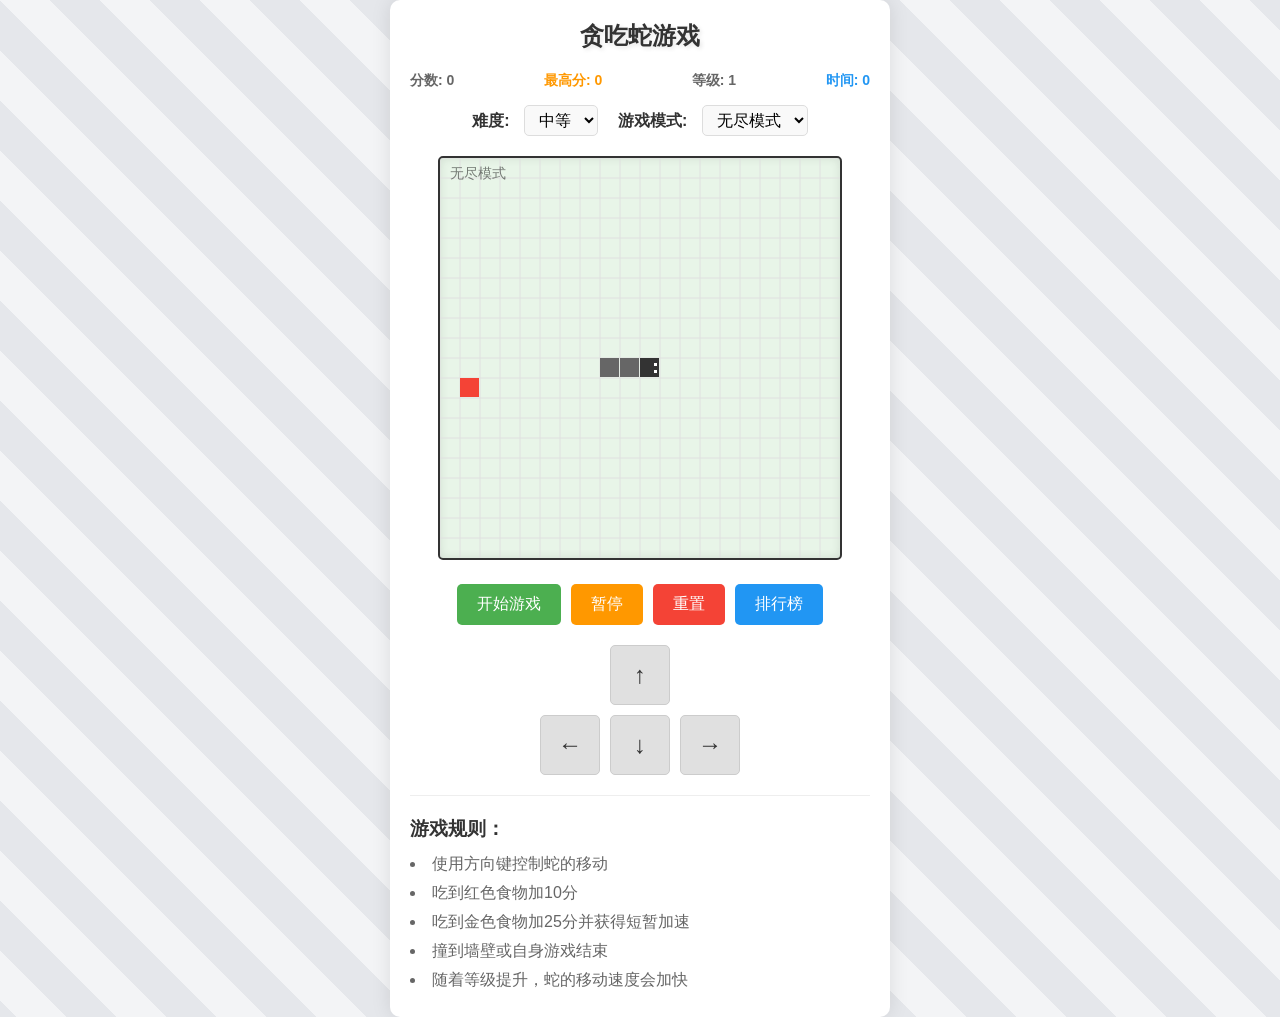
==== 2/index.html @ b6832bc9 "Add files via upload" ====
<!DOCTYPE html>
<html lang="zh-CN">
<head>
    <meta charset="UTF-8">
    <meta name="viewport" content="width=device-width, initial-scale=1.0, maximum-scale=1.0, user-scalable=no">
    <meta name="theme-color" content="#4CAF50">
    <meta name="description" content="一款经典的贪吃蛇游戏">
    <link rel="manifest" href="manifest.json">
    <link rel="icon" href="snake-icon.png" type="image/png">
    <link rel="apple-touch-icon" href="snake-icon.png">
    <title>贪吃蛇游戏</title>
    <link rel="stylesheet" href="style.css">
</head>
<body>
    <div class="game-container">
        <h1>贪吃蛇游戏</h1>
        <div class="game-info">
            <div class="score">分数: <span id="score">0</span></div>
            <div class="high-score">最高分: <span id="highScore">0</span></div>
            <div class="level">等级: <span id="level">1</span></div>
            <div class="time">时间: <span id="time">0</span></div>
        </div>
        <div class="game-settings">
            <div class="difficulty-selector">
                <label>难度: </label>
                <select id="difficultySelect">
                    <option value="easy">简单</option>
                    <option value="medium" selected>中等</option>
                    <option value="hard">困难</option>
                </select>
            </div>
            <div class="mode-selector">
                <label>游戏模式: </label>
                <select id="modeSelect">
                    <option value="endless" selected>无尽模式</option>
                    <option value="time">时间模式</option>
                    <option value="challenge">挑战模式</option>
                </select>
            </div>
        </div>
        <canvas id="gameCanvas" width="400" height="400"></canvas>
        <div class="game-controls">
            <button id="startBtn">开始游戏</button>
            <button id="pauseBtn" disabled>暂停</button>
            <button id="resetBtn">重置</button>
            <button id="leaderboardBtn">排行榜</button>
        </div>
        <div class="touch-controls" id="touchControls">
            <div class="touch-row">
                <button class="touch-btn" id="touchUp">↑</button>
            </div>
            <div class="touch-row">
                <button class="touch-btn" id="touchLeft">←</button>
                <button class="touch-btn" id="touchDown">↓</button>
                <button class="touch-btn" id="touchRight">→</button>
            </div>
        </div>
        <div class="game-rules">
            <h3>游戏规则：</h3>
            <ul>
                <li>使用方向键控制蛇的移动</li>
                <li>吃到红色食物加10分</li>
                <li>吃到金色食物加25分并获得短暂加速</li>
                <li>撞到墙壁或自身游戏结束</li>
                <li>随着等级提升，蛇的移动速度会加快</li>
            </ul>
        </div>
    </div>
    
    <!-- 排行榜模态框 -->
    <div id="leaderboardModal" class="modal">
        <div class="modal-content">
            <span class="close">&times;</span>
            <h2>排行榜</h2>
            <div id="leaderboardContent">
                <!-- 排行榜内容将通过JavaScript动态生成 -->
            </div>
        </div>
    </div>
    
    <script src="script.js"></script>
    <script>
        // 注册Service Worker
        if ('serviceWorker' in navigator) {
            window.addEventListener('load', function() {
                navigator.serviceWorker.register('service-worker.js')
                    .then(function(registration) {
                        console.log('Service Worker 注册成功:', registration.scope);
                    })
                    .catch(function(error) {
                        console.log('Service Worker 注册失败:', error);
                    });
            });
        }
    </script>
</body>
</html>
---- 2/style.css ----
* {
    margin: 0;
    padding: 0;
    box-sizing: border-box;
}

body {
    font-family: Arial, sans-serif;
    background-color: #f0f0f0;
    display: flex;
    justify-content: center;
    align-items: center;
    min-height: 100vh;
    background-image: linear-gradient(45deg, #f3f4f6 25%, #e5e7eb 25%, #e5e7eb 50%, #f3f4f6 50%, #f3f4f6 75%, #e5e7eb 75%, #e5e7eb 100%);
    background-size: 100px 100px;
    animation: backgroundMove 20s linear infinite;
}

@keyframes backgroundMove {
    0% {
        background-position: 0 0;
    }
    100% {
        background-position: 100px 100px;
    }
}

.game-container {
    background-color: #fff;
    border-radius: 10px;
    box-shadow: 0 0 20px rgba(0, 0, 0, 0.1);
    padding: 20px;
    text-align: center;
    max-width: 500px;
    width: 100%;
}

h1 {
    color: #333;
    margin-bottom: 20px;
    font-size: 24px;
    text-shadow: 2px 2px 4px rgba(0, 0, 0, 0.1);
}

.game-info {
    display: flex;
    justify-content: space-between;
    margin-bottom: 15px;
    font-size: 14px;
    font-weight: bold;
    flex-wrap: wrap;
    gap: 10px;
}

.score, .level, .high-score, .time {
    color: #666;
}

.high-score {
    color: #ff9800;
}

.time {
    color: #2196F3;
}

.game-settings {
    display: flex;
    justify-content: center;
    gap: 20px;
    margin-bottom: 20px;
    flex-wrap: wrap;
}

.difficulty-selector, .mode-selector {
    font-size: 16px;
}

.difficulty-selector label, .mode-selector label {
    margin-right: 10px;
    font-weight: bold;
    color: #333;
}

.difficulty-selector select, .mode-selector select {
    padding: 5px 10px;
    font-size: 16px;
    border: 1px solid #ddd;
    border-radius: 5px;
    background-color: #f9f9f9;
}

#gameCanvas {
    border: 2px solid #333;
    border-radius: 5px;
    background-color: #e8f5e8;
    margin-bottom: 20px;
    box-shadow: inset 0 0 10px rgba(0, 0, 0, 0.1);
}

.game-controls {
    display: flex;
    justify-content: center;
    gap: 10px;
    margin-bottom: 20px;
    flex-wrap: wrap;
}

button {
    padding: 10px 20px;
    font-size: 16px;
    border: none;
    border-radius: 5px;
    cursor: pointer;
    transition: background-color 0.3s, transform 0.1s;
}

button:active {
    transform: scale(0.95);
}

#startBtn {
    background-color: #4CAF50;
    color: white;
}

#startBtn:hover {
    background-color: #45a049;
}

#pauseBtn {
    background-color: #ff9800;
    color: white;
}

#pauseBtn:hover {
    background-color: #f57c00;
}

#resetBtn {
    background-color: #f44336;
    color: white;
}

#resetBtn:hover {
    background-color: #da190b;
}

#leaderboardBtn {
    background-color: #2196F3;
    color: white;
}

#leaderboardBtn:hover {
    background-color: #1976D2;
}

button:disabled {
    background-color: #cccccc;
    cursor: not-allowed;
}

.touch-controls {
    display: flex;
    flex-direction: column;
    align-items: center;
    margin-bottom: 20px;
    gap: 10px;
}

.touch-row {
    display: flex;
    gap: 10px;
}

.touch-btn {
    width: 60px;
    height: 60px;
    font-size: 24px;
    background-color: #e0e0e0;
    color: #333;
    border: 1px solid #ccc;
    border-radius: 5px;
    display: flex;
    align-items: center;
    justify-content: center;
}

.touch-btn:hover {
    background-color: #bdbdbd;
}

.game-rules {
    text-align: left;
    margin-top: 20px;
    padding-top: 20px;
    border-top: 1px solid #eee;
}

h3 {
    color: #333;
    margin-bottom: 10px;
}

ul {
    list-style-position: inside;
    color: #666;
    line-height: 1.5;
}

li {
    margin-bottom: 5px;
}

/* 模态框样式 */
.modal {
    display: none;
    position: fixed;
    z-index: 1000;
    left: 0;
    top: 0;
    width: 100%;
    height: 100%;
    overflow: auto;
    background-color: rgba(0, 0, 0, 0.4);
}

.modal-content {
    background-color: #fefefe;
    margin: 15% auto;
    padding: 20px;
    border: 1px solid #888;
    border-radius: 10px;
    width: 80%;
    max-width: 400px;
    box-shadow: 0 4px 8px rgba(0, 0, 0, 0.2);
}

.close {
    color: #aaa;
    float: right;
    font-size: 28px;
    font-weight: bold;
    cursor: pointer;
}

.close:hover,
.close:focus {
    color: black;
    text-decoration: none;
    cursor: pointer;
}

#leaderboardContent {
    margin-top: 20px;
    max-height: 300px;
    overflow-y: auto;
}

.leaderboard-item {
    display: flex;
    justify-content: space-between;
    padding: 10px;
    border-bottom: 1px solid #eee;
}

.leaderboard-item:nth-child(odd) {
    background-color: #f9f9f9;
}

.leaderboard-rank {
    font-weight: bold;
    margin-right: 10px;
}

.leaderboard-score {
    font-weight: bold;
    color: #ff9800;
}
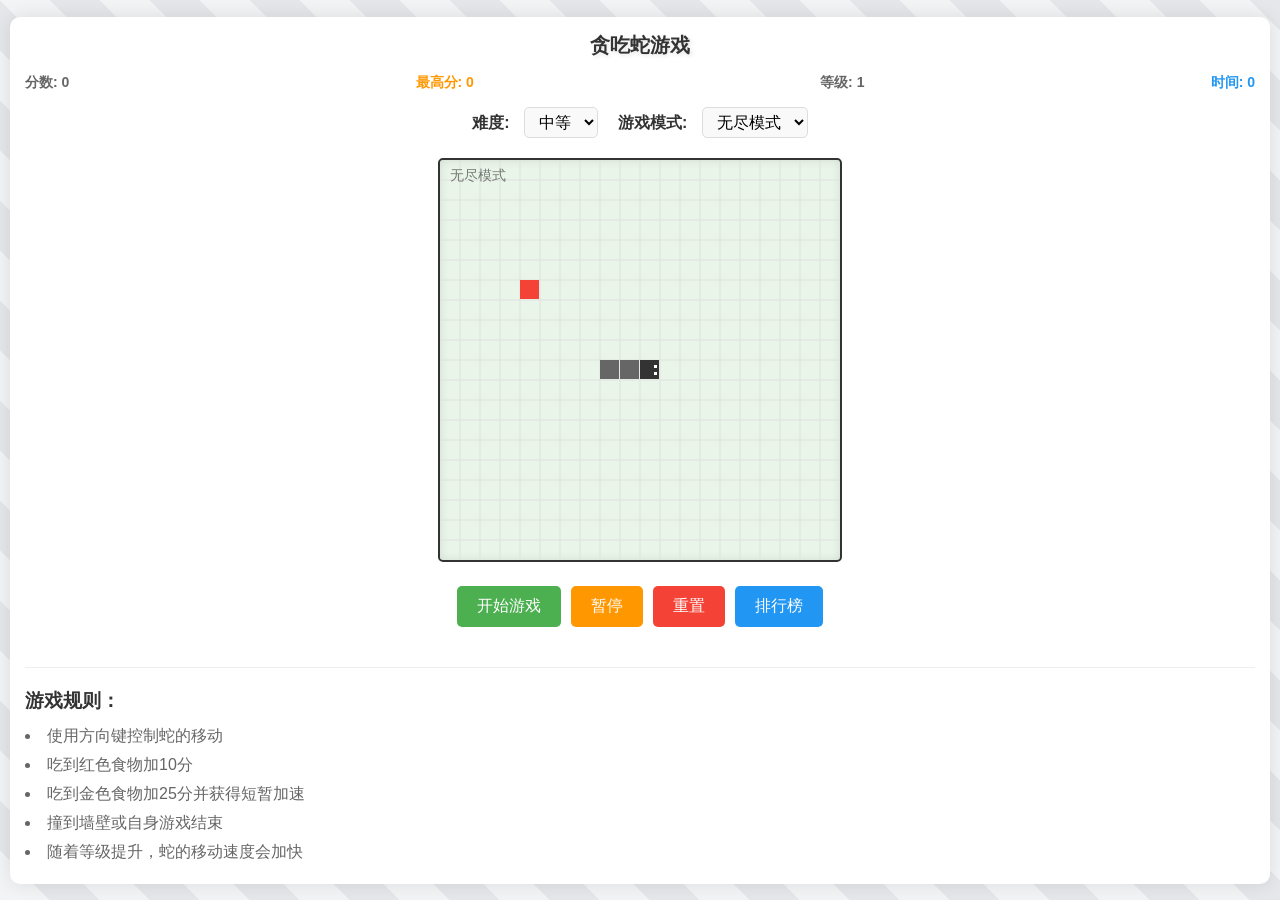
==== commit b31ee4aa: "方向键优化" ====
--- a/2/index.html
+++ b/2/index.html
@@ -46,13 +46,9 @@
             <button id="leaderboardBtn">排行榜</button>
         </div>
         <div class="touch-controls" id="touchControls">
-            <div class="touch-row">
-                <button class="touch-btn" id="touchUp">↑</button>
-            </div>
-            <div class="touch-row">
-                <button class="touch-btn" id="touchLeft">←</button>
-                <button class="touch-btn" id="touchDown">↓</button>
-                <button class="touch-btn" id="touchRight">→</button>
+            <div class="joystick-container">
+                <div class="joystick-base" id="joystickBase"></div>
+                <div class="joystick-stick" id="joystickStick"></div>
             </div>
         </div>
         <div class="game-rules">
--- a/2/style.css
+++ b/2/style.css
@@ -29,16 +29,17 @@
     background-color: #fff;
     border-radius: 10px;
     box-shadow: 0 0 20px rgba(0, 0, 0, 0.1);
-    padding: 20px;
+    padding: 15px;
     text-align: center;
-    max-width: 500px;
+    max-width: 100%;
     width: 100%;
+    margin: 10px;
 }
 
 h1 {
     color: #333;
-    margin-bottom: 20px;
-    font-size: 24px;
+    margin-bottom: 15px;
+    font-size: 20px;
     text-shadow: 2px 2px 4px rgba(0, 0, 0, 0.1);
 }
 
@@ -96,6 +97,8 @@
     background-color: #e8f5e8;
     margin-bottom: 20px;
     box-shadow: inset 0 0 10px rgba(0, 0, 0, 0.1);
+    max-width: 100%;
+    height: auto;
 }
 
 .game-controls {
@@ -165,25 +168,26 @@
     flex-direction: column;
     align-items: center;
     margin-bottom: 20px;
-    gap: 10px;
+    gap: 5px;
 }
 
 .touch-row {
     display: flex;
-    gap: 10px;
+    gap: 5px;
 }
 
 .touch-btn {
-    width: 60px;
-    height: 60px;
-    font-size: 24px;
+    width: 80px;
+    height: 80px;
+    font-size: 32px;
     background-color: #e0e0e0;
     color: #333;
-    border: 1px solid #ccc;
-    border-radius: 5px;
+    border: 2px solid #ccc;
+    border-radius: 10px;
     display: flex;
     align-items: center;
     justify-content: center;
+    margin: 5px;
 }
 
 .touch-btn:hover {
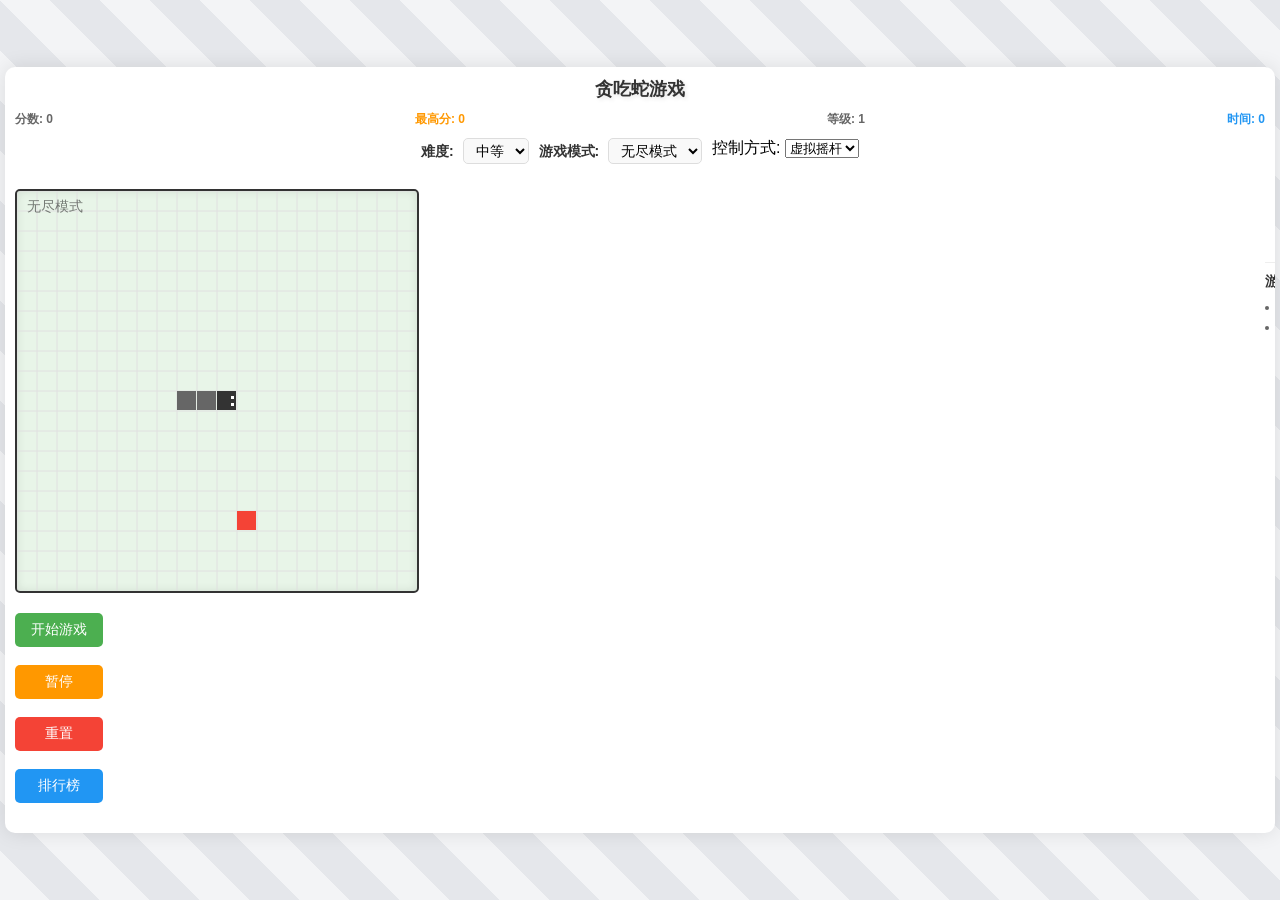
==== commit 08574885: "方向键选择与自适应屏幕翻转" ====
--- a/2/index.html
+++ b/2/index.html
@@ -13,29 +13,38 @@
 </head>
 <body>
     <div class="game-container">
-        <h1>贪吃蛇游戏</h1>
-        <div class="game-info">
-            <div class="score">分数: <span id="score">0</span></div>
-            <div class="high-score">最高分: <span id="highScore">0</span></div>
-            <div class="level">等级: <span id="level">1</span></div>
-            <div class="time">时间: <span id="time">0</span></div>
-        </div>
-        <div class="game-settings">
-            <div class="difficulty-selector">
-                <label>难度: </label>
-                <select id="difficultySelect">
-                    <option value="easy">简单</option>
-                    <option value="medium" selected>中等</option>
-                    <option value="hard">困难</option>
-                </select>
+        <div class="game-header">
+            <h1>贪吃蛇游戏</h1>
+            <div class="game-info">
+                <div class="score">分数: <span id="score">0</span></div>
+                <div class="high-score">最高分: <span id="highScore">0</span></div>
+                <div class="level">等级: <span id="level">1</span></div>
+                <div class="time">时间: <span id="time">0</span></div>
             </div>
-            <div class="mode-selector">
-                <label>游戏模式: </label>
-                <select id="modeSelect">
-                    <option value="endless" selected>无尽模式</option>
-                    <option value="time">时间模式</option>
-                    <option value="challenge">挑战模式</option>
-                </select>
+            <div class="game-settings">
+                <div class="difficulty-selector">
+                    <label>难度: </label>
+                    <select id="difficultySelect">
+                        <option value="easy">简单</option>
+                        <option value="medium" selected>中等</option>
+                        <option value="hard">困难</option>
+                    </select>
+                </div>
+                <div class="mode-selector">
+                    <label>游戏模式: </label>
+                    <select id="modeSelect">
+                        <option value="endless" selected>无尽模式</option>
+                        <option value="time">时间模式</option>
+                        <option value="challenge">挑战模式</option>
+                    </select>
+                </div>
+                <div class="control-selector">
+                    <label>控制方式: </label>
+                    <select id="controlSelect">
+                        <option value="joystick" selected>虚拟摇杆</option>
+                        <option value="buttons">方向按钮</option>
+                    </select>
+                </div>
             </div>
         </div>
         <canvas id="gameCanvas" width="400" height="400"></canvas>
@@ -46,9 +55,19 @@
             <button id="leaderboardBtn">排行榜</button>
         </div>
         <div class="touch-controls" id="touchControls">
-            <div class="joystick-container">
+            <div class="joystick-container" id="joystickContainer">
                 <div class="joystick-base" id="joystickBase"></div>
                 <div class="joystick-stick" id="joystickStick"></div>
+            </div>
+            <div class="buttons-container" id="buttonsContainer" style="display: none;">
+                <div class="touch-row">
+                    <button class="touch-btn" id="touchUp">↑</button>
+                </div>
+                <div class="touch-row">
+                    <button class="touch-btn" id="touchLeft">←</button>
+                    <button class="touch-btn" id="touchDown">↓</button>
+                    <button class="touch-btn" id="touchRight">→</button>
+                </div>
             </div>
         </div>
         <div class="game-rules">
--- a/2/style.css
+++ b/2/style.css
@@ -25,32 +25,85 @@
     }
 }
 
+/* 横屏模式 */
+@media screen and (orientation: landscape) {
+    .game-container {
+        flex-direction: row;
+        flex-wrap: wrap;
+        align-items: flex-start;
+        max-height: 100vh;
+    }
+    
+    .game-header {
+        width: 100%;
+        margin-bottom: 10px;
+    }
+    
+    #gameCanvas {
+        flex: 1;
+        margin-right: 10px;
+        margin-bottom: 10px;
+    }
+    
+    .game-controls {
+        flex: 1;
+        flex-direction: column;
+        align-items: stretch;
+        margin-bottom: 10px;
+    }
+    
+    .game-controls button {
+        margin: 5px 0;
+    }
+    
+    .touch-controls {
+        flex: 1;
+        margin-bottom: 10px;
+    }
+    
+    .game-rules {
+        width: 100%;
+        max-height: 100px;
+    }
+}
+
+/* 竖屏模式 */
+@media screen and (orientation: portrait) {
+    .game-container {
+        flex-direction: column;
+    }
+}
+
 .game-container {
     background-color: #fff;
     border-radius: 10px;
     box-shadow: 0 0 20px rgba(0, 0, 0, 0.1);
-    padding: 15px;
+    padding: 10px;
     text-align: center;
     max-width: 100%;
     width: 100%;
-    margin: 10px;
+    margin: 5px;
+    max-height: 98vh;
+    overflow: hidden;
+    display: flex;
+    flex-direction: column;
 }
 
 h1 {
     color: #333;
-    margin-bottom: 15px;
-    font-size: 20px;
+    margin-bottom: 10px;
+    font-size: 18px;
     text-shadow: 2px 2px 4px rgba(0, 0, 0, 0.1);
 }
 
 .game-info {
     display: flex;
     justify-content: space-between;
-    margin-bottom: 15px;
-    font-size: 14px;
+    margin-bottom: 10px;
+    font-size: 12px;
     font-weight: bold;
     flex-wrap: wrap;
-    gap: 10px;
+    gap: 5px;
 }
 
 .score, .level, .high-score, .time {
@@ -68,24 +121,24 @@
 .game-settings {
     display: flex;
     justify-content: center;
-    gap: 20px;
-    margin-bottom: 20px;
+    gap: 10px;
+    margin-bottom: 15px;
     flex-wrap: wrap;
 }
 
 .difficulty-selector, .mode-selector {
-    font-size: 16px;
+    font-size: 14px;
 }
 
 .difficulty-selector label, .mode-selector label {
-    margin-right: 10px;
+    margin-right: 5px;
     font-weight: bold;
     color: #333;
 }
 
 .difficulty-selector select, .mode-selector select {
-    padding: 5px 10px;
-    font-size: 16px;
+    padding: 3px 8px;
+    font-size: 14px;
     border: 1px solid #ddd;
     border-radius: 5px;
     background-color: #f9f9f9;
@@ -95,23 +148,24 @@
     border: 2px solid #333;
     border-radius: 5px;
     background-color: #e8f5e8;
-    margin-bottom: 20px;
+    margin-bottom: 15px;
     box-shadow: inset 0 0 10px rgba(0, 0, 0, 0.1);
     max-width: 100%;
     height: auto;
+    flex-shrink: 0;
 }
 
 .game-controls {
     display: flex;
     justify-content: center;
-    gap: 10px;
-    margin-bottom: 20px;
+    gap: 8px;
+    margin-bottom: 15px;
     flex-wrap: wrap;
 }
 
 button {
-    padding: 10px 20px;
-    font-size: 16px;
+    padding: 8px 16px;
+    font-size: 14px;
     border: none;
     border-radius: 5px;
     cursor: pointer;
@@ -165,9 +219,26 @@
 
 .touch-controls {
     display: flex;
+    justify-content: center;
+    align-items: center;
+    margin-bottom: 15px;
+    height: 150px;
+    width: 100%;
+    flex-shrink: 0;
+}
+
+.joystick-container {
+    position: relative;
+    width: 160px;
+    height: 160px;
+    max-width: 80vw;
+    max-height: 80vw;
+}
+
+.buttons-container {
+    display: flex;
     flex-direction: column;
     align-items: center;
-    margin-bottom: 20px;
     gap: 5px;
 }
 
@@ -177,9 +248,9 @@
 }
 
 .touch-btn {
-    width: 80px;
-    height: 80px;
-    font-size: 32px;
+    width: 60px;
+    height: 60px;
+    font-size: 24px;
     background-color: #e0e0e0;
     color: #333;
     border: 2px solid #ccc;
@@ -188,32 +259,76 @@
     align-items: center;
     justify-content: center;
     margin: 5px;
+    transition: all 0.1s ease;
+    box-shadow: 0 2px 4px rgba(0, 0, 0, 0.1);
 }
 
 .touch-btn:hover {
     background-color: #bdbdbd;
+    transform: scale(1.05);
+}
+
+.touch-btn:active {
+    background-color: #9e9e9e;
+    transform: scale(0.95);
+    box-shadow: 0 1px 2px rgba(0, 0, 0, 0.1);
+}
+
+.touch-btn:focus {
+    outline: none;
+    border-color: #4CAF50;
+    box-shadow: 0 0 0 3px rgba(76, 175, 80, 0.2);
+}
+
+.joystick-base {
+    position: absolute;
+    width: 100%;
+    height: 100%;
+    background-color: rgba(0, 0, 0, 0.4);
+    border-radius: 50%;
+    box-shadow: inset 0 0 15px rgba(0, 0, 0, 0.5);
+    border: 3px solid rgba(255, 255, 255, 0.7);
+}
+
+.joystick-stick {
+    position: absolute;
+    width: 45%;
+    height: 45%;
+    background-color: rgba(76, 175, 80, 0.95);
+    border-radius: 50%;
+    top: 27.5%;
+    left: 27.5%;
+    box-shadow: 0 3px 8px rgba(0, 0, 0, 0.5);
+    transition: all 0.05s ease;
+    touch-action: none;
+    border: 3px solid rgba(255, 255, 255, 0.9);
 }
 
 .game-rules {
     text-align: left;
-    margin-top: 20px;
-    padding-top: 20px;
+    margin-top: 10px;
+    padding-top: 10px;
     border-top: 1px solid #eee;
+    font-size: 12px;
+    flex-shrink: 1;
+    overflow-y: auto;
+    max-height: 80px;
 }
 
 h3 {
     color: #333;
-    margin-bottom: 10px;
+    margin-bottom: 8px;
+    font-size: 14px;
 }
 
 ul {
     list-style-position: inside;
     color: #666;
-    line-height: 1.5;
+    line-height: 1.4;
 }
 
 li {
-    margin-bottom: 5px;
+    margin-bottom: 3px;
 }
 
 /* 模态框样式 */
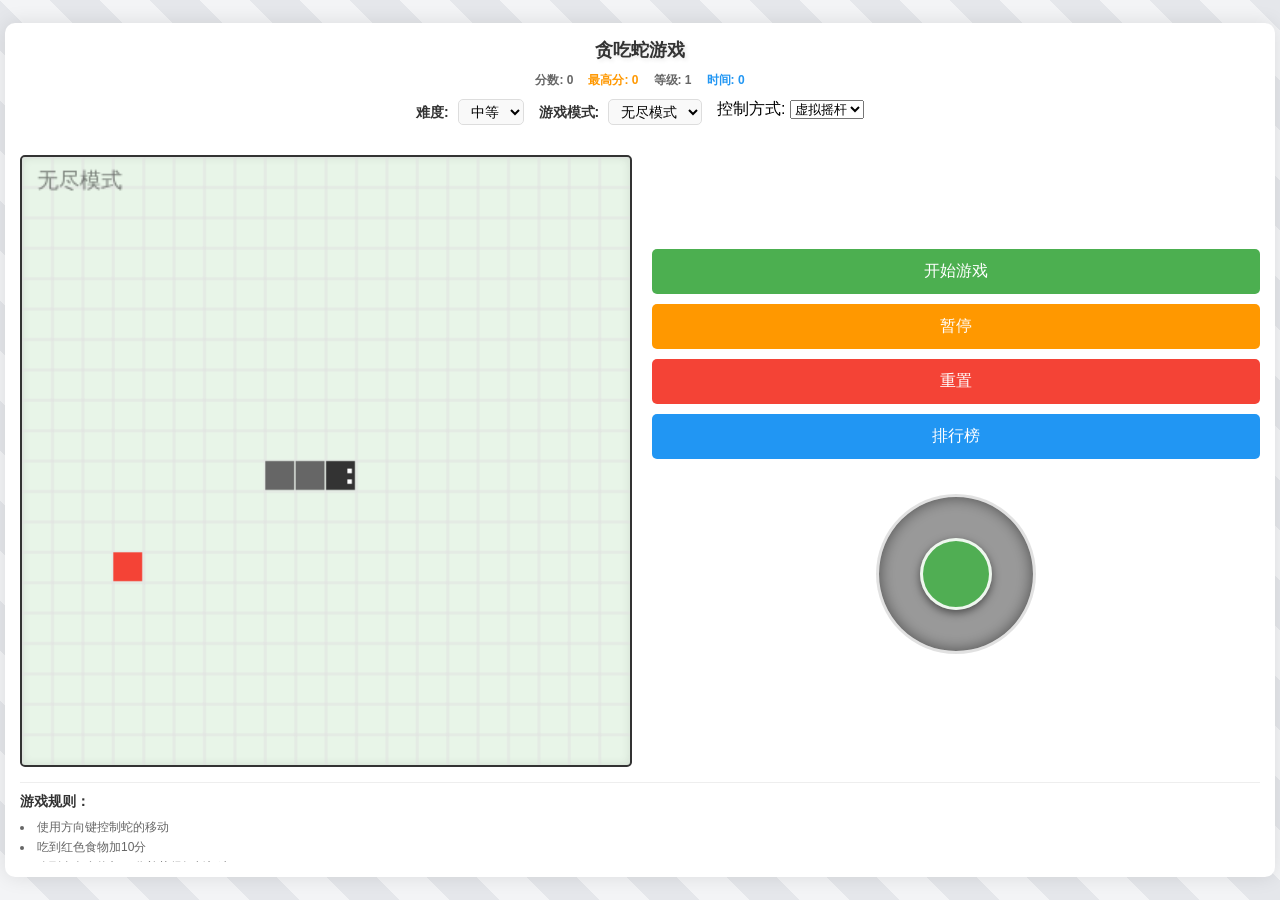
==== commit 491d406d: "优化横屏布局" ====
--- a/2/index.html
+++ b/2/index.html
@@ -47,26 +47,30 @@
                 </div>
             </div>
         </div>
-        <canvas id="gameCanvas" width="400" height="400"></canvas>
-        <div class="game-controls">
-            <button id="startBtn">开始游戏</button>
-            <button id="pauseBtn" disabled>暂停</button>
-            <button id="resetBtn">重置</button>
-            <button id="leaderboardBtn">排行榜</button>
-        </div>
-        <div class="touch-controls" id="touchControls">
-            <div class="joystick-container" id="joystickContainer">
-                <div class="joystick-base" id="joystickBase"></div>
-                <div class="joystick-stick" id="joystickStick"></div>
-            </div>
-            <div class="buttons-container" id="buttonsContainer" style="display: none;">
-                <div class="touch-row">
-                    <button class="touch-btn" id="touchUp">↑</button>
+        <div class="game-content">
+            <canvas id="gameCanvas" width="400" height="400"></canvas>
+            <div class="control-panel">
+                <div class="game-controls">
+                    <button id="startBtn">开始游戏</button>
+                    <button id="pauseBtn" disabled>暂停</button>
+                    <button id="resetBtn">重置</button>
+                    <button id="leaderboardBtn">排行榜</button>
                 </div>
-                <div class="touch-row">
-                    <button class="touch-btn" id="touchLeft">←</button>
-                    <button class="touch-btn" id="touchDown">↓</button>
-                    <button class="touch-btn" id="touchRight">→</button>
+                <div class="touch-controls" id="touchControls">
+                    <div class="joystick-container" id="joystickContainer">
+                        <div class="joystick-base" id="joystickBase"></div>
+                        <div class="joystick-stick" id="joystickStick"></div>
+                    </div>
+                    <div class="buttons-container" id="buttonsContainer" style="display: none;">
+                        <div class="touch-row">
+                            <button class="touch-btn" id="touchUp">↑</button>
+                        </div>
+                        <div class="touch-row">
+                            <button class="touch-btn" id="touchLeft">←</button>
+                            <button class="touch-btn" id="touchDown">↓</button>
+                            <button class="touch-btn" id="touchRight">→</button>
+                        </div>
+                    </div>
                 </div>
             </div>
         </div>
--- a/2/style.css
+++ b/2/style.css
@@ -22,55 +22,6 @@
     }
     100% {
         background-position: 100px 100px;
-    }
-}
-
-/* 横屏模式 */
-@media screen and (orientation: landscape) {
-    .game-container {
-        flex-direction: row;
-        flex-wrap: wrap;
-        align-items: flex-start;
-        max-height: 100vh;
-    }
-    
-    .game-header {
-        width: 100%;
-        margin-bottom: 10px;
-    }
-    
-    #gameCanvas {
-        flex: 1;
-        margin-right: 10px;
-        margin-bottom: 10px;
-    }
-    
-    .game-controls {
-        flex: 1;
-        flex-direction: column;
-        align-items: stretch;
-        margin-bottom: 10px;
-    }
-    
-    .game-controls button {
-        margin: 5px 0;
-    }
-    
-    .touch-controls {
-        flex: 1;
-        margin-bottom: 10px;
-    }
-    
-    .game-rules {
-        width: 100%;
-        max-height: 100px;
-    }
-}
-
-/* 竖屏模式 */
-@media screen and (orientation: portrait) {
-    .game-container {
-        flex-direction: column;
     }
 }
 
@@ -248,36 +199,40 @@
 }
 
 .touch-btn {
-    width: 60px;
-    height: 60px;
-    font-size: 24px;
+    width: 70px;
+    height: 70px;
+    font-size: 28px;
     background-color: #e0e0e0;
     color: #333;
-    border: 2px solid #ccc;
-    border-radius: 10px;
+    border: 3px solid #ccc;
+    border-radius: 15px;
     display: flex;
     align-items: center;
     justify-content: center;
-    margin: 5px;
-    transition: all 0.1s ease;
-    box-shadow: 0 2px 4px rgba(0, 0, 0, 0.1);
+    margin: 8px;
+    transition: all 0.05s ease;
+    box-shadow: 0 3px 6px rgba(0, 0, 0, 0.15);
+    touch-action: none;
 }
 
 .touch-btn:hover {
     background-color: #bdbdbd;
     transform: scale(1.05);
+    box-shadow: 0 4px 8px rgba(0, 0, 0, 0.2);
 }
 
 .touch-btn:active {
-    background-color: #9e9e9e;
+    background-color: #4CAF50;
+    color: white;
     transform: scale(0.95);
-    box-shadow: 0 1px 2px rgba(0, 0, 0, 0.1);
+    box-shadow: 0 1px 3px rgba(0, 0, 0, 0.2);
+    border-color: #45a049;
 }
 
 .touch-btn:focus {
     outline: none;
     border-color: #4CAF50;
-    box-shadow: 0 0 0 3px rgba(76, 175, 80, 0.2);
+    box-shadow: 0 0 0 4px rgba(76, 175, 80, 0.3);
 }
 
 .joystick-base {
@@ -395,4 +350,84 @@
 .leaderboard-score {
     font-weight: bold;
     color: #ff9800;
+}
+
+/* 横屏模式 */
+@media screen and (orientation: landscape) {
+    .game-container {
+        flex-direction: row;
+        flex-wrap: wrap;
+        align-items: center;
+        max-height: 100vh;
+        padding: 15px;
+    }
+    
+    .game-header {
+        width: 100%;
+        margin-bottom: 15px;
+        display: flex;
+        flex-direction: column;
+        align-items: center;
+    }
+    
+    .game-info {
+        justify-content: center;
+        gap: 15px;
+    }
+    
+    .game-settings {
+        justify-content: center;
+        gap: 15px;
+    }
+    
+    .game-content {
+        display: flex;
+        width: 100%;
+        align-items: center;
+        gap: 20px;
+    }
+    
+    #gameCanvas {
+        flex: 1;
+        max-width: 50%;
+        margin: 0;
+    }
+    
+    .control-panel {
+        flex: 1;
+        display: flex;
+        flex-direction: column;
+        gap: 15px;
+    }
+    
+    .game-controls {
+        flex-direction: column;
+        align-items: stretch;
+        gap: 10px;
+        margin: 0;
+    }
+    
+    .game-controls button {
+        margin: 0;
+        padding: 12px;
+        font-size: 16px;
+    }
+    
+    .touch-controls {
+        height: 200px;
+        margin: 0;
+    }
+    
+    .game-rules {
+        width: 100%;
+        max-height: 80px;
+        margin-top: 15px;
+    }
+}
+
+/* 竖屏模式 */
+@media screen and (orientation: portrait) {
+    .game-container {
+        flex-direction: column;
+    }
 }
